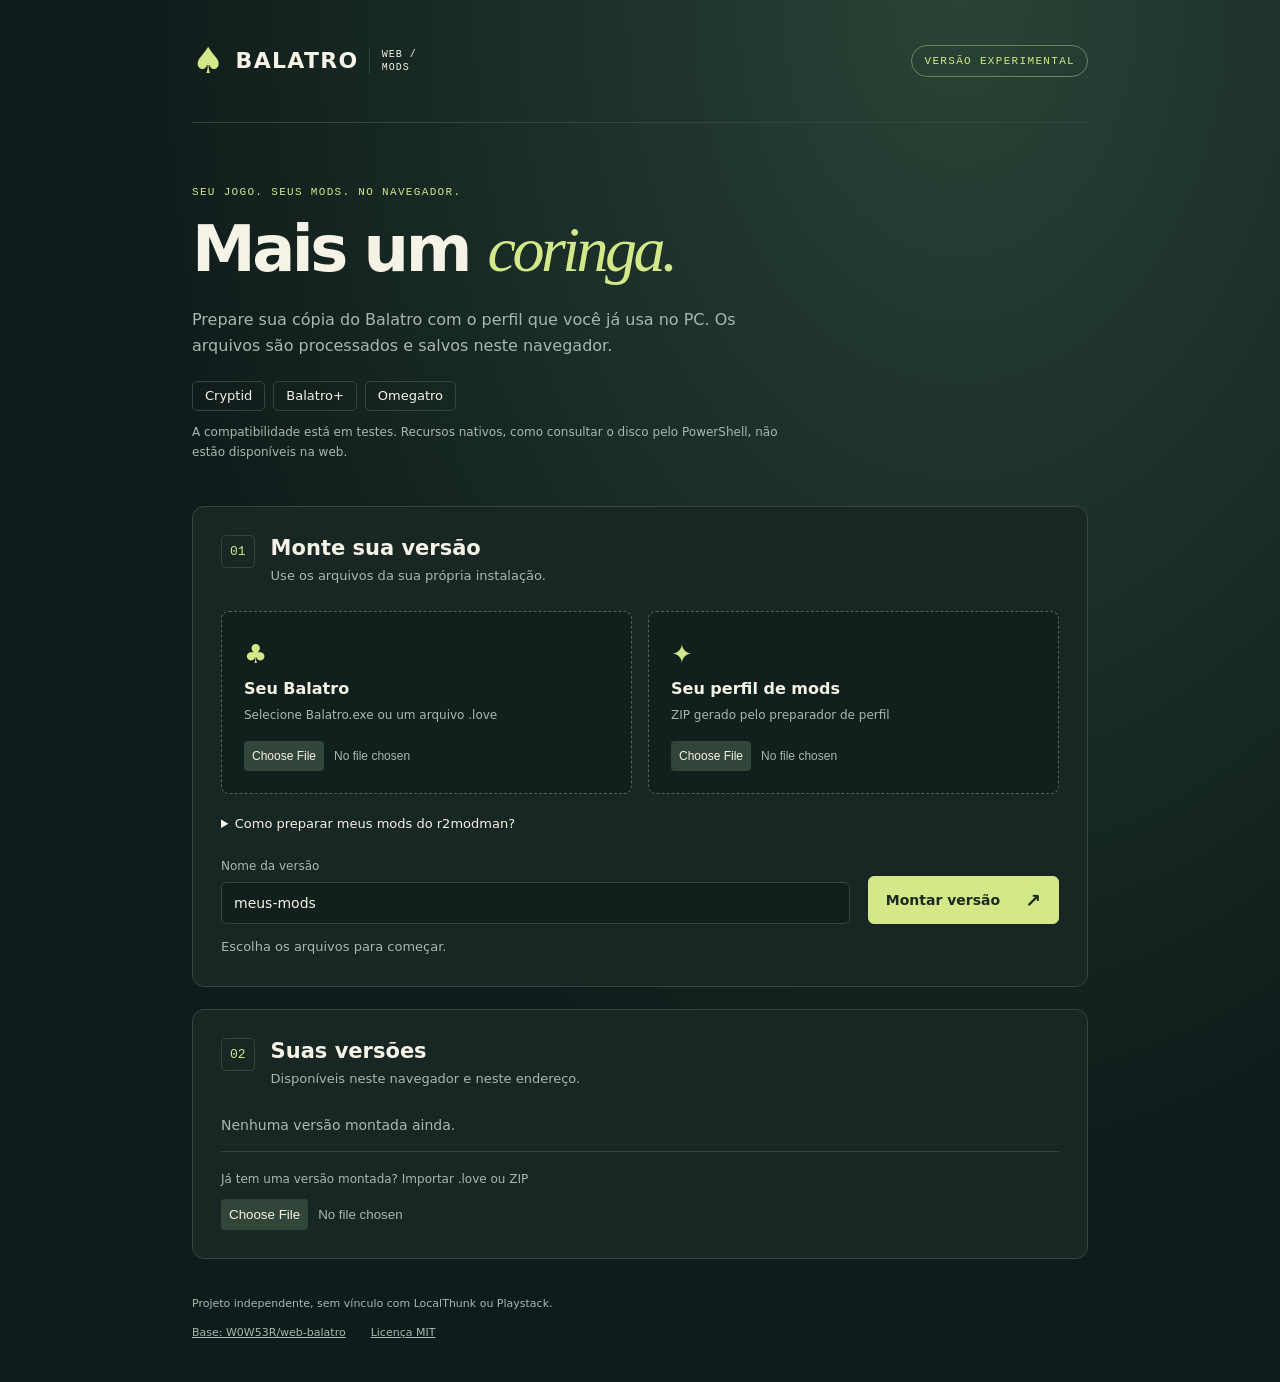
==== index.html @ 59e89961 "feat(mods): add browser mod builder and compatibility adapters" ====
<!doctype html><html lang="pt-BR"><head>
<meta charset="utf-8"><meta name="viewport" content="width=device-width,initial-scale=1"><title>Balatro Web · seus mods</title>
<meta name="description" content="Monte sua versão do Balatro para o navegador com seus próprios arquivos e mods."><link rel="stylesheet" href="site.css">
<script defer src="lib/jszip.min.js"></script><script defer src="lib/luaparse.js"></script><script defer src="patches.js"></script><script defer src="compat-lua.js"></script><script defer src="runtime-compat.js"></script><script defer src="mod-builder.js"></script><script defer src="cache.js"></script><script defer src="site.js"></script>
</head><body><main>
<header><a class="brand" href="./"><span class="suit">♠</span> BALATRO <small>WEB / MODS</small></a><span class="tag">VERSÃO EXPERIMENTAL</span></header>
<section class="intro"><p class="eyebrow">SEU JOGO. SEUS MODS. NO NAVEGADOR.</p><h1>Mais um <em>coringa.</em></h1><p>Prepare sua cópia do Balatro com o perfil que você já usa no PC. Os arquivos são processados e salvos neste navegador.</p><div class="chips"><span>Cryptid</span><span>Balatro+</span><span>Omegatro</span></div><p class="note">A compatibilidade está em testes. Recursos nativos, como consultar o disco pelo PowerShell, não estão disponíveis na web.</p></section>
<section class="panel" aria-labelledby="build-title"><div class="section-title"><span class="step">01</span><div><h2 id="build-title">Monte sua versão</h2><p>Use os arquivos da sua própria instalação.</p></div></div>
<form id="build-form"><div class="inputs">
<label class="file-card" for="game-file"><span class="file-icon">♣</span><strong>Seu Balatro</strong><span>Selecione Balatro.exe ou um arquivo .love</span><input id="game-file" type="file" accept=".exe,.love,.zip" required></label>
<label class="file-card" for="profile-file"><span class="file-icon">✦</span><strong>Seu perfil de mods</strong><span>ZIP gerado pelo preparador de perfil</span><input id="profile-file" type="file" accept=".zip"></label></div>
<details><summary>Como preparar meus mods do r2modman?</summary><ol><li>Abra o Balatro pelo r2modman com os mods desejados e depois feche o jogo.</li><li>Na pasta deste site, execute o comando abaixo com Python 3.11 ou superior.</li><li>Selecione o ZIP gerado no campo de perfil. Esse pacote é pessoal e contém o dump do jogo; mantenha-o fora da hospedagem.</li></ol><pre>python preparar-perfil.py --saida perfil-local.zip</pre><p>Sem um perfil, será montada uma versão sem mods.</p></details>
<div id="profile-summary" class="profile-summary" aria-live="polite"></div><div class="build-row"><label for="version-name">Nome da versão<input id="version-name" type="text" maxlength="60" value="meus-mods" required></label><button class="primary" id="build-button" type="submit">Montar versão <span>↗</span></button></div>
<progress id="progress" value="0" max="100" hidden></progress><p id="status" role="status">Escolha os arquivos para começar.</p></form></section>
<section class="panel" aria-labelledby="library-title"><div class="section-title"><span class="step">02</span><div><h2 id="library-title">Suas versões</h2><p>Disponíveis neste navegador e neste endereço.</p></div></div><div id="versions"><p class="empty">Nenhuma versão montada ainda.</p></div><div class="import"><label for="ready-file">Já tem uma versão montada? Importar .love ou ZIP</label><input id="ready-file" type="file" accept=".love,.zip"></div></section>
<footer><span>Projeto independente, sem vínculo com LocalThunk ou Playstack.</span><a href="https://github.com/W0W53R/web-balatro">Base: W0W53R/web-balatro</a><a href="license.txt">Licença MIT</a></footer>
</main></body></html>
---- site.css ----
:root{color-scheme:dark;--bg:#101c1b;--panel:#182724;--ink:#f5f2e6;--muted:#a8b8af;--line:#34463e;--accent:#d2e889;--red:#e98c78}*{box-sizing:border-box}body{margin:0;background:radial-gradient(ellipse at 75% 0,#284336 0,transparent 60%),var(--bg);color:var(--ink);font:16px/1.6 system-ui,sans-serif}main{max-width:960px;margin:auto;padding:0 32px}header{display:flex;align-items:center;justify-content:space-between;padding:32px 0;border-bottom:1px solid var(--line)}a{color:inherit}.brand{text-decoration:none;font-weight:850;letter-spacing:.06em;font-size:22px;display:flex;align-items:center;gap:10px}.brand small{font:10px/1.3 monospace;letter-spacing:.1em;border-left:1px solid var(--line);padding-left:12px;max-width:65px}.suit{color:var(--accent);font-size:36px}.tag,.eyebrow{font:11px/1.5 monospace;letter-spacing:.12em}.tag{border:1px solid #71835c;border-radius:30px;color:var(--accent);padding:7px 12px}.intro{padding:50px 0 32px;max-width:700px}.eyebrow{color:var(--accent)}h1{font-size:clamp(40px,6vw,64px);line-height:1.1;letter-spacing:-.055em;margin:14px 0 22px}h1 em{font-family:Georgia,serif;color:var(--accent);font-weight:400}.intro>p:not(.eyebrow){color:var(--muted);max-width:610px}.chips{display:flex;gap:8px;margin-top:22px}.chips span{padding:4px 12px;border:1px solid var(--line);border-radius:5px;font-size:13px}.note{font-size:12px}.panel{padding:28px;background:var(--panel);border:1px solid var(--line);border-radius:12px;margin:0 0 22px}.section-title{display:flex;gap:16px;align-items:start;margin-bottom:24px}.step{font:13px monospace;border:1px solid var(--line);padding:8px;color:var(--accent);border-radius:5px}h2{font-size:21px;line-height:1.3;margin:0 0 4px}.section-title p{color:var(--muted);font-size:13px;margin:0}.inputs{display:grid;grid-template-columns:1fr 1fr;gap:16px}.file-card{display:flex;flex-direction:column;background:#11201c;border:1px dashed #53654c;border-radius:8px;padding:22px;cursor:pointer}.file-card>span:not(.file-icon){font-size:12px;color:var(--muted);margin:5px 0 16px}.file-icon{color:var(--accent);font-size:26px}.file-card input{max-width:100%;font-size:12px;color:var(--muted)}input::file-selector-button{background:#314538;border:0;border-radius:4px;padding:8px;color:var(--ink);margin-right:10px;cursor:pointer}details{font-size:13px;color:var(--muted);margin:20px 0}summary{cursor:pointer;color:var(--ink)}code,pre{background:#0d1915;color:var(--accent);border-radius:4px}pre{padding:12px;overflow:auto}.build-row{display:flex;gap:18px;align-items:flex-end;margin-top:22px}.build-row label{flex:1;font-size:12px;color:var(--muted)}input[type=text]{display:block;width:100%;background:#11201c;color:var(--ink);border:1px solid var(--line);padding:12px;border-radius:6px;font:14px system-ui;margin-top:6px}button,.play{font:600 14px system-ui;cursor:pointer;border-radius:6px;padding:12px 17px;border:1px solid var(--line);background:#253c2d;color:var(--ink);text-decoration:none;display:inline-block}button:hover,.play:hover{filter:brightness(1.15)}button:disabled{opacity:.45;cursor:wait}.primary,.play{background:var(--accent);color:#1a2a1b;border-color:var(--accent)}.primary{min-height:45px;display:flex;gap:25px;align-items:center}.primary span{font-size:19px}#status{font-size:13px;color:var(--muted);margin-bottom:0;white-space:pre-wrap;overflow-wrap:anywhere}#status.error{color:var(--red)}progress{width:100%;margin-top:20px;accent-color:var(--accent)}.profile-summary{font-size:13px;color:var(--accent)}.version{display:flex;align-items:center;justify-content:space-between;gap:16px;border-top:1px solid var(--line);padding:18px 0}.version strong{overflow-wrap:anywhere}.version-actions{display:flex;gap:8px;flex-shrink:0}.version-actions button{font-size:12px;padding:10px}.empty{color:var(--muted);font-size:14px}.import{border-top:1px solid var(--line);padding-top:18px;margin-top:10px;font-size:12px;color:var(--muted)}.import input{display:block;margin-top:10px}footer{display:flex;flex-wrap:wrap;gap:12px 25px;padding:14px 0 40px;font-size:11px;color:var(--muted)}footer span{flex-basis:100%}@media(max-width:600px){main{padding:0 18px}header{padding:20px 0}.tag{max-width:110px;text-align:center;font-size:9px}.panel{padding:20px}.inputs{grid-template-columns:1fr}.build-row{align-items:stretch;flex-direction:column}.primary{justify-content:space-between}.version{align-items:flex-start;flex-direction:column}.intro{padding-top:30px}}
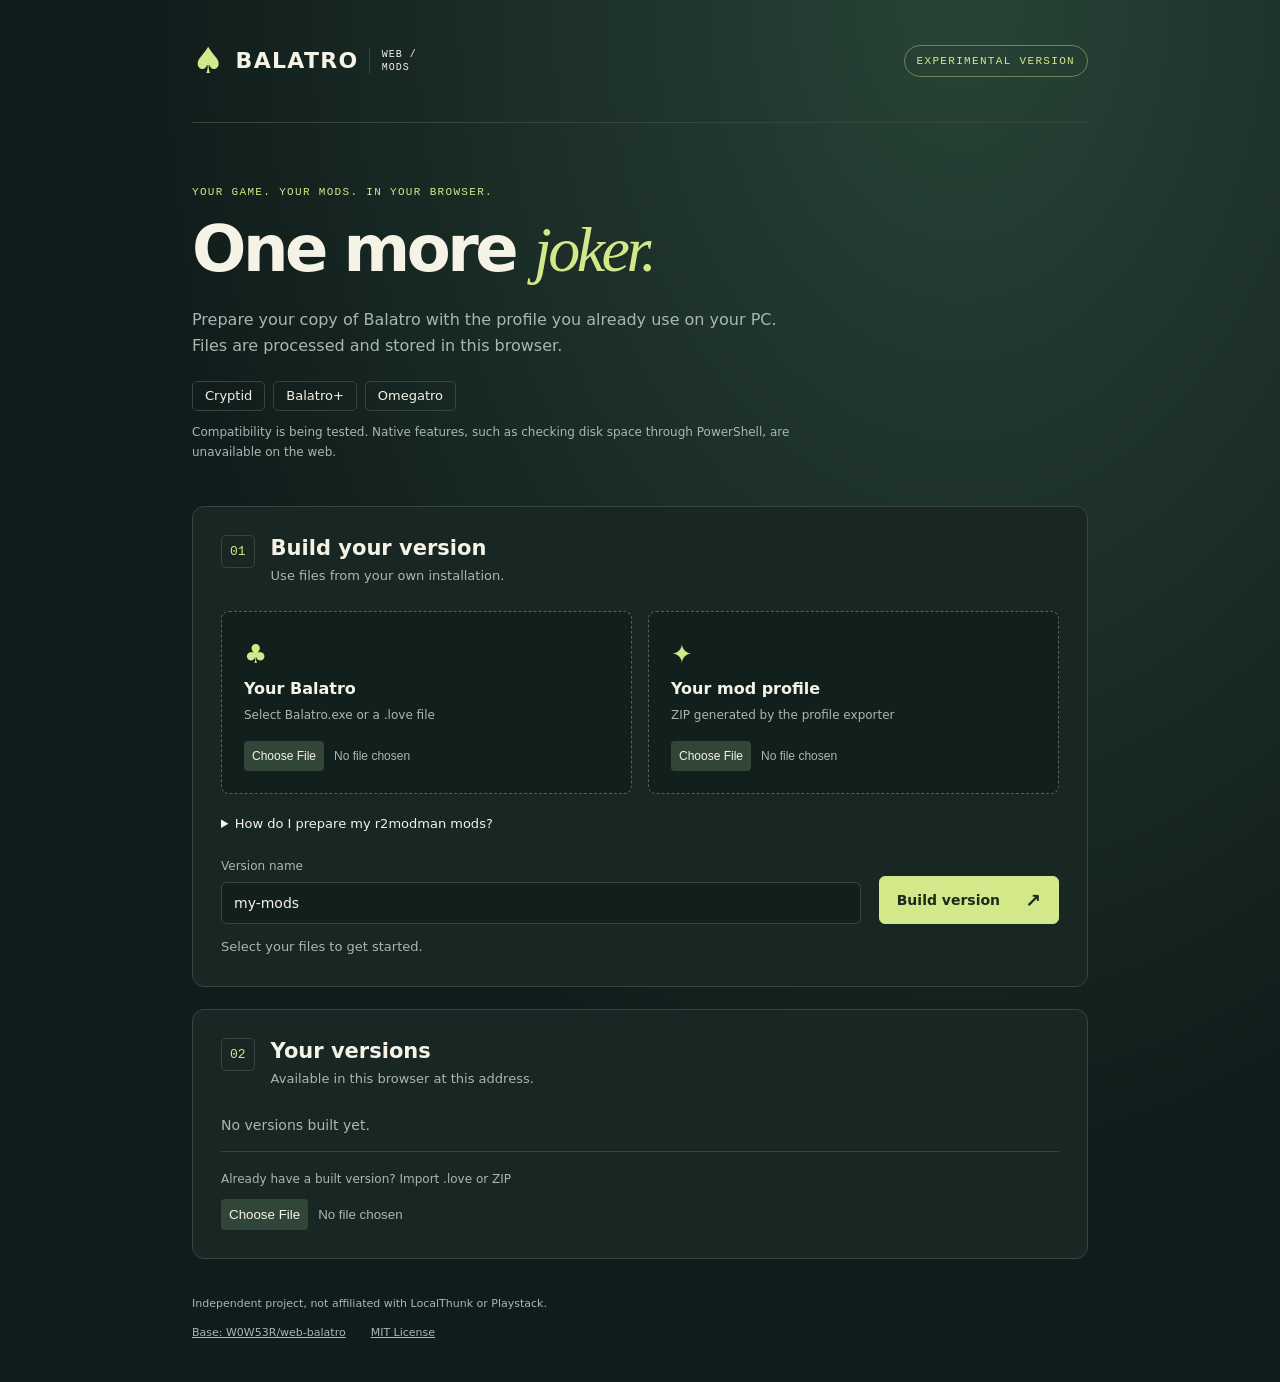
==== commit 9ea16eb8: "chore(i18n): translate site and documentation to English" ====
--- a/index.html
+++ b/index.html
@@ -1,17 +1,17 @@
-<!doctype html><html lang="pt-BR"><head>
-<meta charset="utf-8"><meta name="viewport" content="width=device-width,initial-scale=1"><title>Balatro Web · seus mods</title>
-<meta name="description" content="Monte sua versão do Balatro para o navegador com seus próprios arquivos e mods."><link rel="stylesheet" href="site.css">
-<script defer src="lib/jszip.min.js"></script><script defer src="lib/luaparse.js"></script><script defer src="patches.js"></script><script defer src="compat-lua.js"></script><script defer src="runtime-compat.js"></script><script defer src="mod-builder.js"></script><script defer src="cache.js"></script><script defer src="site.js"></script>
+<!doctype html><html lang="en"><head>
+<meta charset="utf-8"><meta name="viewport" content="width=device-width,initial-scale=1"><title>Balatro Web · your mods</title>
+<meta name="description" content="Build your browser version of Balatro with your own files and mods."><link rel="stylesheet" href="site.css?v=20261103.2">
+<script defer src="lib/jszip.min.js?v=20261103.2"></script><script defer src="lib/luaparse.js?v=20261103.2"></script><script defer src="patches.js?v=20261103.2"></script><script defer src="compat-lua.js?v=20261103.2"></script><script defer src="runtime-compat.js?v=20261103.2"></script><script defer src="mod-builder.js?v=20261103.2"></script><script defer src="cache.js?v=20261103.2"></script><script defer src="site.js?v=20261103.2"></script>
 </head><body><main>
-<header><a class="brand" href="./"><span class="suit">♠</span> BALATRO <small>WEB / MODS</small></a><span class="tag">VERSÃO EXPERIMENTAL</span></header>
-<section class="intro"><p class="eyebrow">SEU JOGO. SEUS MODS. NO NAVEGADOR.</p><h1>Mais um <em>coringa.</em></h1><p>Prepare sua cópia do Balatro com o perfil que você já usa no PC. Os arquivos são processados e salvos neste navegador.</p><div class="chips"><span>Cryptid</span><span>Balatro+</span><span>Omegatro</span></div><p class="note">A compatibilidade está em testes. Recursos nativos, como consultar o disco pelo PowerShell, não estão disponíveis na web.</p></section>
-<section class="panel" aria-labelledby="build-title"><div class="section-title"><span class="step">01</span><div><h2 id="build-title">Monte sua versão</h2><p>Use os arquivos da sua própria instalação.</p></div></div>
+<header><a class="brand" href="./"><span class="suit">♠</span> BALATRO <small>WEB / MODS</small></a><span class="tag">EXPERIMENTAL VERSION</span></header>
+<section class="intro"><p class="eyebrow">YOUR GAME. YOUR MODS. IN YOUR BROWSER.</p><h1>One more <em>joker.</em></h1><p>Prepare your copy of Balatro with the profile you already use on your PC. Files are processed and stored in this browser.</p><div class="chips"><span>Cryptid</span><span>Balatro+</span><span>Omegatro</span></div><p class="note">Compatibility is being tested. Native features, such as checking disk space through PowerShell, are unavailable on the web.</p></section>
+<section class="panel" aria-labelledby="build-title"><div class="section-title"><span class="step">01</span><div><h2 id="build-title">Build your version</h2><p>Use files from your own installation.</p></div></div>
 <form id="build-form"><div class="inputs">
-<label class="file-card" for="game-file"><span class="file-icon">♣</span><strong>Seu Balatro</strong><span>Selecione Balatro.exe ou um arquivo .love</span><input id="game-file" type="file" accept=".exe,.love,.zip" required></label>
-<label class="file-card" for="profile-file"><span class="file-icon">✦</span><strong>Seu perfil de mods</strong><span>ZIP gerado pelo preparador de perfil</span><input id="profile-file" type="file" accept=".zip"></label></div>
-<details><summary>Como preparar meus mods do r2modman?</summary><ol><li>Abra o Balatro pelo r2modman com os mods desejados e depois feche o jogo.</li><li>Na pasta deste site, execute o comando abaixo com Python 3.11 ou superior.</li><li>Selecione o ZIP gerado no campo de perfil. Esse pacote é pessoal e contém o dump do jogo; mantenha-o fora da hospedagem.</li></ol><pre>python preparar-perfil.py --saida perfil-local.zip</pre><p>Sem um perfil, será montada uma versão sem mods.</p></details>
-<div id="profile-summary" class="profile-summary" aria-live="polite"></div><div class="build-row"><label for="version-name">Nome da versão<input id="version-name" type="text" maxlength="60" value="meus-mods" required></label><button class="primary" id="build-button" type="submit">Montar versão <span>↗</span></button></div>
-<progress id="progress" value="0" max="100" hidden></progress><p id="status" role="status">Escolha os arquivos para começar.</p></form></section>
-<section class="panel" aria-labelledby="library-title"><div class="section-title"><span class="step">02</span><div><h2 id="library-title">Suas versões</h2><p>Disponíveis neste navegador e neste endereço.</p></div></div><div id="versions"><p class="empty">Nenhuma versão montada ainda.</p></div><div class="import"><label for="ready-file">Já tem uma versão montada? Importar .love ou ZIP</label><input id="ready-file" type="file" accept=".love,.zip"></div></section>
-<footer><span>Projeto independente, sem vínculo com LocalThunk ou Playstack.</span><a href="https://github.com/W0W53R/web-balatro">Base: W0W53R/web-balatro</a><a href="license.txt">Licença MIT</a></footer>
+<label class="file-card" for="game-file"><span class="file-icon">♣</span><strong>Your Balatro</strong><span>Select Balatro.exe or a .love file</span><input id="game-file" type="file" accept=".exe,.love,.zip" required></label>
+<label class="file-card" for="profile-file"><span class="file-icon">✦</span><strong>Your mod profile</strong><span>ZIP generated by the profile exporter</span><input id="profile-file" type="file" accept=".zip"></label></div>
+<details><summary>How do I prepare my r2modman mods?</summary><ol><li>Launch Balatro through r2modman with your chosen mods, then close the game.</li><li>In this project folder, run the command below with Python 3.11 or later.</li><li>Select the generated ZIP in the profile field. This personal package contains a game dump; keep it off your hosting service.</li></ol><pre>python preparar-perfil.py --output local-profile.zip</pre><p>Without a profile, the game will be built without mods.</p></details>
+<div id="profile-summary" class="profile-summary" aria-live="polite"></div><div class="build-row"><label for="version-name">Version name<input id="version-name" type="text" maxlength="60" value="my-mods" required></label><button class="primary" id="build-button" type="submit">Build version <span>↗</span></button></div>
+<progress id="progress" value="0" max="100" hidden></progress><p id="status" role="status">Select your files to get started.</p></form></section>
+<section class="panel" aria-labelledby="library-title"><div class="section-title"><span class="step">02</span><div><h2 id="library-title">Your versions</h2><p>Available in this browser at this address.</p></div></div><div id="versions"><p class="empty">No versions built yet.</p></div><div class="import"><label for="ready-file">Already have a built version? Import .love or ZIP</label><input id="ready-file" type="file" accept=".love,.zip"></div></section>
+<footer><span>Independent project, not affiliated with LocalThunk or Playstack.</span><a href="https://github.com/W0W53R/web-balatro">Base: W0W53R/web-balatro</a><a href="license.txt">MIT License</a></footer>
 </main></body></html>
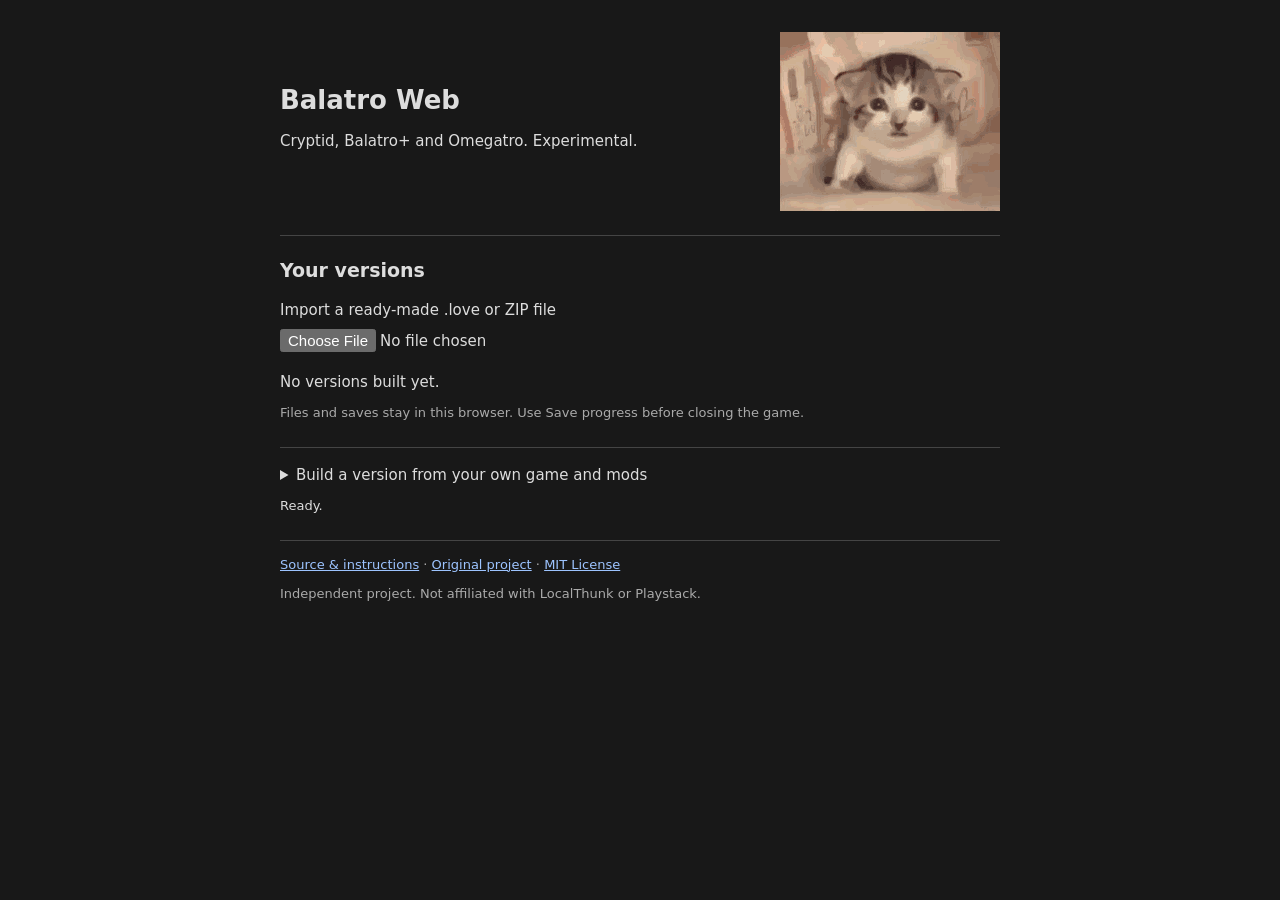
==== commit 62ff753b: "style(site): simplify home page and add missile cat gif" ====
--- a/index.html
+++ b/index.html
@@ -1,17 +1,24 @@
 <!doctype html><html lang="en"><head>
 <meta charset="utf-8"><meta name="viewport" content="width=device-width,initial-scale=1"><title>Balatro Web · your mods</title>
-<meta name="description" content="Build your browser version of Balatro with your own files and mods."><link rel="stylesheet" href="site.css?v=20261103.2">
-<script defer src="lib/jszip.min.js?v=20261103.2"></script><script defer src="lib/luaparse.js?v=20261103.2"></script><script defer src="patches.js?v=20261103.2"></script><script defer src="compat-lua.js?v=20261103.2"></script><script defer src="runtime-compat.js?v=20261103.2"></script><script defer src="mod-builder.js?v=20261103.2"></script><script defer src="cache.js?v=20261103.2"></script><script defer src="site.js?v=20261103.2"></script>
-</head><body><main>
-<header><a class="brand" href="./"><span class="suit">♠</span> BALATRO <small>WEB / MODS</small></a><span class="tag">EXPERIMENTAL VERSION</span></header>
-<section class="intro"><p class="eyebrow">YOUR GAME. YOUR MODS. IN YOUR BROWSER.</p><h1>One more <em>joker.</em></h1><p>Prepare your copy of Balatro with the profile you already use on your PC. Files are processed and stored in this browser.</p><div class="chips"><span>Cryptid</span><span>Balatro+</span><span>Omegatro</span></div><p class="note">Compatibility is being tested. Native features, such as checking disk space through PowerShell, are unavailable on the web.</p></section>
-<section class="panel" aria-labelledby="build-title"><div class="section-title"><span class="step">01</span><div><h2 id="build-title">Build your version</h2><p>Use files from your own installation.</p></div></div>
-<form id="build-form"><div class="inputs">
-<label class="file-card" for="game-file"><span class="file-icon">♣</span><strong>Your Balatro</strong><span>Select Balatro.exe or a .love file</span><input id="game-file" type="file" accept=".exe,.love,.zip" required></label>
-<label class="file-card" for="profile-file"><span class="file-icon">✦</span><strong>Your mod profile</strong><span>ZIP generated by the profile exporter</span><input id="profile-file" type="file" accept=".zip"></label></div>
-<details><summary>How do I prepare my r2modman mods?</summary><ol><li>Launch Balatro through r2modman with your chosen mods, then close the game.</li><li>In this project folder, run the command below with Python 3.11 or later.</li><li>Select the generated ZIP in the profile field. This personal package contains a game dump; keep it off your hosting service.</li></ol><pre>python preparar-perfil.py --output local-profile.zip</pre><p>Without a profile, the game will be built without mods.</p></details>
-<div id="profile-summary" class="profile-summary" aria-live="polite"></div><div class="build-row"><label for="version-name">Version name<input id="version-name" type="text" maxlength="60" value="my-mods" required></label><button class="primary" id="build-button" type="submit">Build version <span>↗</span></button></div>
-<progress id="progress" value="0" max="100" hidden></progress><p id="status" role="status">Select your files to get started.</p></form></section>
-<section class="panel" aria-labelledby="library-title"><div class="section-title"><span class="step">02</span><div><h2 id="library-title">Your versions</h2><p>Available in this browser at this address.</p></div></div><div id="versions"><p class="empty">No versions built yet.</p></div><div class="import"><label for="ready-file">Already have a built version? Import .love or ZIP</label><input id="ready-file" type="file" accept=".love,.zip"></div></section>
-<footer><span>Independent project, not affiliated with LocalThunk or Playstack.</span><a href="https://github.com/W0W53R/web-balatro">Base: W0W53R/web-balatro</a><a href="license.txt">MIT License</a></footer>
+<meta name="description" content="Run your own copy of Balatro with mods in your browser."><link rel="stylesheet" href="site.css?v=20261103.3">
+<script defer src="lib/jszip.min.js?v=20261103.3"></script><script defer src="lib/luaparse.js?v=20261103.3"></script><script defer src="patches.js?v=20261103.3"></script><script defer src="compat-lua.js?v=20261103.3"></script><script defer src="runtime-compat.js?v=20261103.3"></script><script defer src="mod-builder.js?v=20261103.3"></script><script defer src="cache.js?v=20261103.3"></script><script defer src="site.js?v=20261103.3"></script>
+</head>
+<body><main>
+<header><div><h1>Balatro Web</h1><p>Cryptid, Balatro+ and Omegatro. Experimental.</p></div><img src="gato-misil.gif" width="220" height="179" alt="A cat launching like a missile"></header>
+<section aria-labelledby="library-title">
+<h2 id="library-title">Your versions</h2>
+<div class="import"><label for="ready-file">Import a ready-made .love or ZIP file</label><input id="ready-file" type="file" accept=".love,.zip"></div>
+<div id="versions"><p>No versions built yet.</p></div>
+<p class="note">Files and saves stay in this browser. Use Save progress before closing the game.</p>
+</section>
+<details class="builder"><summary>Build a version from your own game and mods</summary>
+<form id="build-form">
+<div class="inputs"><label for="game-file">Balatro.exe or .love<input id="game-file" type="file" accept=".exe,.love,.zip" required></label><label for="profile-file">Mod profile ZIP (optional)<input id="profile-file" type="file" accept=".zip"></label></div>
+<details><summary>Prepare an r2modman profile</summary><ol><li>Launch Balatro through r2modman with your chosen mods, then close it.</li><li>Run this command in the project folder with Python 3.11 or later:</li></ol><pre>python preparar-perfil.py --output local-profile.zip</pre><p>Select the generated ZIP above. It includes a game dump; keep it off your hosting service. Without a profile, the version will have no mods.</p></details>
+<div id="profile-summary" aria-live="polite"></div>
+<div class="build-row"><label for="version-name">Version name<input id="version-name" type="text" maxlength="60" value="my-mods" required></label><button id="build-button" type="submit">Build version</button></div>
+<progress id="progress" value="0" max="100" hidden></progress>
+</form></details>
+<p id="status" role="status">Ready.</p>
+<footer><a href="https://github.com/otijolo/balatro-web-mods">Source &amp; instructions</a> · <a href="https://github.com/W0W53R/web-balatro">Original project</a> · <a href="license.txt">MIT License</a><p>Independent project. Not affiliated with LocalThunk or Playstack.</p></footer>
 </main></body></html>
--- a/site.css
+++ b/site.css
@@ -1 +1 @@
-:root{color-scheme:dark;--bg:#101c1b;--panel:#182724;--ink:#f5f2e6;--muted:#a8b8af;--line:#34463e;--accent:#d2e889;--red:#e98c78}*{box-sizing:border-box}body{margin:0;background:radial-gradient(ellipse at 75% 0,#284336 0,transparent 60%),var(--bg);color:var(--ink);font:16px/1.6 system-ui,sans-serif}main{max-width:960px;margin:auto;padding:0 32px}header{display:flex;align-items:center;justify-content:space-between;padding:32px 0;border-bottom:1px solid var(--line)}a{color:inherit}.brand{text-decoration:none;font-weight:850;letter-spacing:.06em;font-size:22px;display:flex;align-items:center;gap:10px}.brand small{font:10px/1.3 monospace;letter-spacing:.1em;border-left:1px solid var(--line);padding-left:12px;max-width:65px}.suit{color:var(--accent);font-size:36px}.tag,.eyebrow{font:11px/1.5 monospace;letter-spacing:.12em}.tag{border:1px solid #71835c;border-radius:30px;color:var(--accent);padding:7px 12px}.intro{padding:50px 0 32px;max-width:700px}.eyebrow{color:var(--accent)}h1{font-size:clamp(40px,6vw,64px);line-height:1.1;letter-spacing:-.055em;margin:14px 0 22px}h1 em{font-family:Georgia,serif;color:var(--accent);font-weight:400}.intro>p:not(.eyebrow){color:var(--muted);max-width:610px}.chips{display:flex;gap:8px;margin-top:22px}.chips span{padding:4px 12px;border:1px solid var(--line);border-radius:5px;font-size:13px}.note{font-size:12px}.panel{padding:28px;background:var(--panel);border:1px solid var(--line);border-radius:12px;margin:0 0 22px}.section-title{display:flex;gap:16px;align-items:start;margin-bottom:24px}.step{font:13px monospace;border:1px solid var(--line);padding:8px;color:var(--accent);border-radius:5px}h2{font-size:21px;line-height:1.3;margin:0 0 4px}.section-title p{color:var(--muted);font-size:13px;margin:0}.inputs{display:grid;grid-template-columns:1fr 1fr;gap:16px}.file-card{display:flex;flex-direction:column;background:#11201c;border:1px dashed #53654c;border-radius:8px;padding:22px;cursor:pointer}.file-card>span:not(.file-icon){font-size:12px;color:var(--muted);margin:5px 0 16px}.file-icon{color:var(--accent);font-size:26px}.file-card input{max-width:100%;font-size:12px;color:var(--muted)}input::file-selector-button{background:#314538;border:0;border-radius:4px;padding:8px;color:var(--ink);margin-right:10px;cursor:pointer}details{font-size:13px;color:var(--muted);margin:20px 0}summary{cursor:pointer;color:var(--ink)}code,pre{background:#0d1915;color:var(--accent);border-radius:4px}pre{padding:12px;overflow:auto}.build-row{display:flex;gap:18px;align-items:flex-end;margin-top:22px}.build-row label{flex:1;font-size:12px;color:var(--muted)}input[type=text]{display:block;width:100%;background:#11201c;color:var(--ink);border:1px solid var(--line);padding:12px;border-radius:6px;font:14px system-ui;margin-top:6px}button,.play{font:600 14px system-ui;cursor:pointer;border-radius:6px;padding:12px 17px;border:1px solid var(--line);background:#253c2d;color:var(--ink);text-decoration:none;display:inline-block}button:hover,.play:hover{filter:brightness(1.15)}button:disabled{opacity:.45;cursor:wait}.primary,.play{background:var(--accent);color:#1a2a1b;border-color:var(--accent)}.primary{min-height:45px;display:flex;gap:25px;align-items:center}.primary span{font-size:19px}#status{font-size:13px;color:var(--muted);margin-bottom:0;white-space:pre-wrap;overflow-wrap:anywhere}#status.error{color:var(--red)}progress{width:100%;margin-top:20px;accent-color:var(--accent)}.profile-summary{font-size:13px;color:var(--accent)}.version{display:flex;align-items:center;justify-content:space-between;gap:16px;border-top:1px solid var(--line);padding:18px 0}.version strong{overflow-wrap:anywhere}.version-actions{display:flex;gap:8px;flex-shrink:0}.version-actions button{font-size:12px;padding:10px}.empty{color:var(--muted);font-size:14px}.import{border-top:1px solid var(--line);padding-top:18px;margin-top:10px;font-size:12px;color:var(--muted)}.import input{display:block;margin-top:10px}footer{display:flex;flex-wrap:wrap;gap:12px 25px;padding:14px 0 40px;font-size:11px;color:var(--muted)}footer span{flex-basis:100%}@media(max-width:600px){main{padding:0 18px}header{padding:20px 0}.tag{max-width:110px;text-align:center;font-size:9px}.panel{padding:20px}.inputs{grid-template-columns:1fr}.build-row{align-items:stretch;flex-direction:column}.primary{justify-content:space-between}.version{align-items:flex-start;flex-direction:column}.intro{padding-top:30px}}
+:root{color-scheme:dark}*{box-sizing:border-box}body{margin:0;background:#181818;color:#ddd;font:15px/1.5 system-ui,sans-serif}main{max-width:760px;margin:32px auto;padding:0 20px}header{display:flex;justify-content:space-between;align-items:center;gap:24px;margin-bottom:24px}header img{max-width:40%;height:auto}h1{font-size:26px;margin:0 0 6px}h2{font-size:19px;margin:0 0 14px}p{margin:10px 0}a{color:#9dc4ff}section{border-top:1px solid #444;padding-top:20px}.import label,label{display:block}input[type=file]{display:block;max-width:100%;margin:8px 0 18px}input,button{font:inherit}input[type=text]{display:block;margin:6px 0 0;padding:6px;width:100%;background:#252525;color:inherit;border:1px solid #666}button,.play{display:inline-block;padding:5px 10px;border:1px solid #666;border-radius:3px;background:#303030;color:#eee;text-decoration:none;cursor:pointer}button:hover,.play:hover{background:#444}button:disabled{opacity:.5;cursor:wait}.version{display:flex;align-items:center;justify-content:space-between;gap:12px;padding:12px 0;border-bottom:1px solid #383838}.version strong{overflow-wrap:anywhere}.version-actions{display:flex;gap:6px;flex-shrink:0}.note,footer{font-size:13px;color:#aaa}.builder{border-top:1px solid #444;margin-top:24px;padding-top:16px}summary{cursor:pointer}form{margin-top:18px}.inputs{display:grid;grid-template-columns:1fr 1fr;gap:18px}details details{font-size:13px;margin:12px 0}pre{overflow:auto;background:#252525;padding:10px}.build-row{display:flex;align-items:flex-end;gap:12px;margin-top:18px}.build-row label{flex:1}progress{width:100%;margin-top:14px}#status{font-size:13px;white-space:pre-wrap;overflow-wrap:anywhere}#status.error{color:#ffb5b5}#profile-summary{font-size:13px}footer{border-top:1px solid #444;margin-top:24px;padding-top:14px}@media(max-width:520px){main{margin-top:20px}header{gap:12px}header img{max-width:35%}h1{font-size:23px}.inputs{grid-template-columns:1fr}.version{align-items:flex-start;flex-direction:column}.build-row{align-items:stretch;flex-direction:column}}
